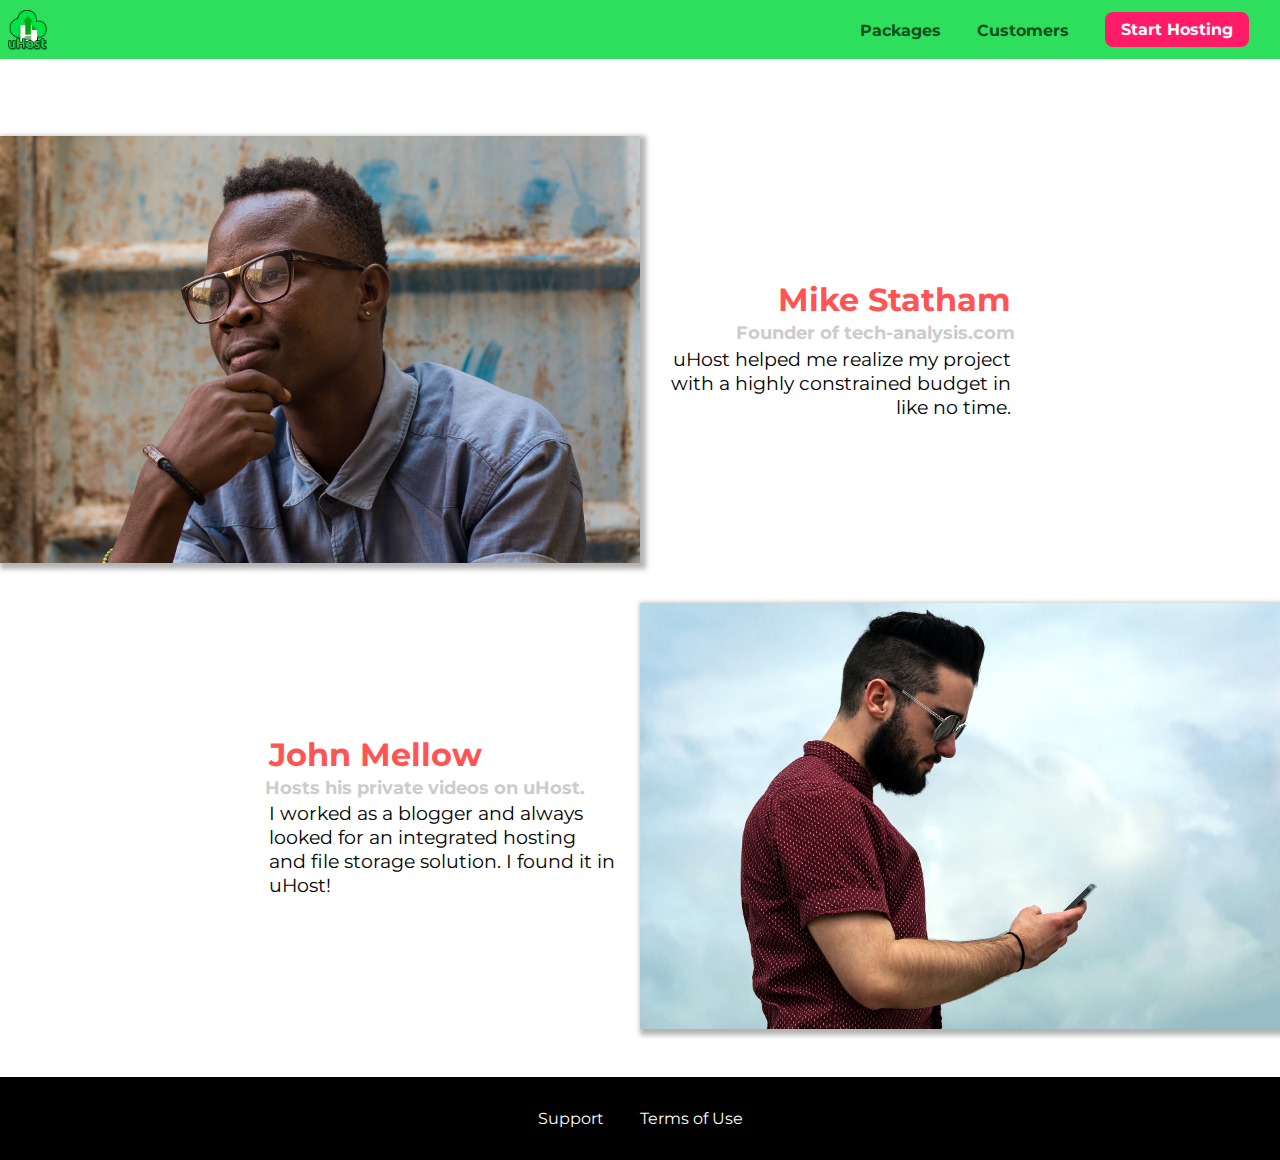
==== customers/index.html @ 3a393950 "uHost reponsive site first commit" ====
<!DOCTYPE html>
<html lang="en">
   <head>
      <meta charset="UTF-8">
      <meta name="viewport" content="width=device-width, initial-scale=1.0">
      <meta http-equiv="X-UA-Compatible" content="ie=edge">
      <title>uHost</title>
      <link rel="shortcut icon" href="../images/favicon.png">
      <link href="https://fonts.googleapis.com/css?family=Anton|Montserrat:400,700" rel="stylesheet">
      <link rel="stylesheet" href="../shared.css">
      <link rel="stylesheet" href="customers.css">
   </head>
   <body>
      <div class="backdrop"></div> 
      <header class="main-header">
         <div>
            <button class="toggle-button">
               <span class="toggle-button__bar"></span>
               <span class="toggle-button__bar"></span>
               <span class="toggle-button__bar"></span>
            </button>
            <a href="../index.html" class="main-header__brand">
               <img src="../images/uhost-icon.png" alt="uHost - Your favorite hosting company">
            </a>
         </div>
         <nav class="main-nav">
            <ul class="main-nav__items">
               <li class="main-nav__item">
                  <a href="../packages/index.html">Packages</a>
               </li>
               <li class="main-nav__item">
                  <a href="index.html">Customers</a>
               </li>
               <li class="main-nav__item main-nav__item--cta">
                  <a href="../start-hosting/index.html">Start Hosting</a>
               </li>
            </ul>
         </nav>
      </header>
      <nav class="mobile-nav">
         <ul class="mobile-nav__items">
            <li class="mobile-nav__item">
               <a href="../packages/index.html">Packages</a>
            </li>
            <li class="mobile-nav__item">
               <a href="index.html">Customers</a>
            </li>
            <li class="mobile-nav__item mobile-nav__item--cta">
               <a href="../start-hosting/index.html">Start Hosting</a>
            </li>
         </ul>
      </nav>
      <main>
         <div>
            <div class="testimonial" id="customer-1">
               <div class="testimonial__image-container">
                  <img src="../images/customer-1.jpg" alt="Mike Statham - Customer" class="testimonial__image">
               </div>
               <div class="testimonial__info">
                  <h1 class="testimonial__name">Mike Statham</h1>
                  <h2 class="testimonial__subtitle">Founder of
                        <a href="tech-analysis.com">tech-analysis.com</a>
                  </h2>
                  <p class="testimonial__text">uHost helped me realize my project with a highly constrained budget in like no time.</p>
               </div>
            </div>
            <div class="testimonial" id="customer-2">
               <div class="testimonial__info">
                  <h1 class="testimonial__name">John Mellow</h1>
                  <h2 class="testimonial__subtitle">Hosts his private videos on uHost.</h2>
                  <p class="testimonial__text">I worked as a blogger and always looked for an integrated hosting and file storage solution. I found
                        it in uHost!
                  </p>
               </div>
               <div class="testimonial__image-container">
                  <img src="../images/customer-2.jpg" alt="John Mellow - Customer" class="testimonial__image">
               </div>
            </div>
         </div>
      </main>
      <footer class="main-footer">
         <nav>
            <ul class="main-footer__links">
               <li class="main-footer__link">
                  <a href="#">Support</a>
               </li>
               <li class="main-footer__link">
                  <a href="#">Terms of Use</a>
               </li>
            </ul>
         </nav>
      </footer>
      <script src="../shared.js"></script>
   </body>
</html>
---- shared.css ----
* {
    box-sizing: border-box;
    /* border: 2px solid black; */
}

body {
   font-family: 'Montserrat', sans-serif;
   margin: 0;
   padding: 0;
   overflow-x: hidden;
}
main {
   min-height: calc(100vh - 3.5rem - 8rem);
   margin-top: 3.5rem;
}
.backdrop {
   position: fixed;
   display: none;
   top: 0;
   left: 0;
   z-index: 100;
   width: 100%;
   height: 100%;
   background: rgba(0, 0, 0, 0.2);
}
.main-header {
    position: fixed;
    top: 0;
    left: 0;
    width: 100%;
    background: #2ddf5c;
    z-index: 2;
    padding: 0.3rem;
}

.main-header > div {
    display: inline-block;
    vertical-align: middle;
}
.toggle-button {
   width: 3rem;
   background: transparent;
   border: none;
   cursor: pointer;
   padding-top: 0;
   padding-bottom: 0;
   display: inline-block;
   vertical-align: middle;
 }

 .toggle-button:focus {
   outline: none;
 }
 
 .toggle-button__bar {
   width: 100%;
   height: 0.2rem;
   background: black;
   display: block;
   margin: 0.6rem 0;
 }
 
.main-header__brand {
    color: #0e4f1f;
    text-decoration: none;
    font-weight: bold;
    display: inline-block;
    height: 2.5rem;
    vertical-align: middle; 
}
.main-header__brand img { 
    height: 100%;
}

.main-nav {
   display: none;
}

.main-nav__items {
    margin: 0;
    padding: 0;
    list-style: none;
}

.main-nav__item {
    display: inline-block;
    margin: 0 1rem;
}

.main-nav__item a,
.mobile-nav__item a {
    text-decoration: none;
    color: #0e4f1f;
    font-weight: bold;
    padding: 0.1rem 0;
}

.main-nav__item a:hover,
.main-nav__item a:active {
    color: white;
    border-bottom: 5px solid white;
}

.main-nav__item--cta a,
.mobile-nav__item--cta a {
    color: white;
    background: #ff1b68;
    padding: 0.5rem 1rem;
    border-radius: 8px;
}

.main-nav__item--cta a:hover,
.main-nav__item--cta a:active,
.mobile-nav__item--cta a:hover,
.mobile-nav__item--cta a:active {
    color: #ff1b68;
    background: white;
    border: none;
}

@media (min-width: 40rem) {
   .main-header {
      padding: 0.6rem 0.5rem;
   }
   .main-nav {
      display: inline-block;
      text-align: right;
      width: calc(100% - 50px);
      vertical-align: middle;
   }
   .toggle-button {
      display: none;
   }
}

.main-footer {
    background: black;
    padding: 2rem;
    margin-top: 3rem;
}

.main-footer__links {
    list-style: none;
    margin: 0;
    padding: 0;
    text-align: center;
}

.main-footer__link {
    margin: 1rem 0;
}

.main-footer__link a {
    color: white;
    text-decoration: none;
}

.main-footer__link a:hover,
.main-footer__link a:active {
    color: #ccc;
}

@media(min-width: 40rem) {
   .main-footer__link {
      display: inline-block;
      margin: 0 1rem;
   }
}

.mobile-nav {
   display: none;
   position: fixed;
   z-index: 101;
   top: 0;
   left: 0;
   background: white;
   width: 80%;
   height: 100vh;
 }
 
 .mobile-nav__items {
   width: 90%;
   height: 100%;
   list-style: none;
   margin: 10% auto;
   padding: 0;
   text-align: center;
 }
 
 .mobile-nav__item {
   margin: 1rem 0;
 }
 
 .mobile-nav__item a {
   font-size: 1.5rem;
 }

.button {
   background: #0e4f1f;
   color: white;
   font: inherit;
   border: 1.5px solid #0e4f1f;
   padding: 0.5rem;
   border-radius: 8px;
   font-weight: bold;
   cursor: pointer;
}

.button:hover,
.button:active {  
   background: white;
   color: #0e4f1f;
}

.button:focus {
    outline: none;
}

.open {
   display: block !important;
}
---- customers/customers.css ----
main {
   padding-top: 2.5rem;
}
.testimonial {
    font-size: 1.2rem;
  }    
 /* .testimonial:first-of-type {
    margin-top: 6rem;
  } */

.testimonial__image-container {
   width: 100%;
   box-shadow: 3px 3px 5px 3px rgba(0,0,0,0.3);
}

.testimonial__image {
   width: 100%;
   /* vertical-align: top;  */
   display: block;
}

.testimonial__info {
   text-align: right;
   padding: 0.9rem;
}

#customer-2.testimonial {
   text-align: right;
}

#customer-2 .testimonial__info {
   text-align: left;
}

.testimonial__name {
   margin: 0.2rem;
   color: #ff5454;
   font-size: 2rem;
}

.testimonial__subtitle {
   margin: 0;
   font-size: 1.1rem;
   color: #ccc;
}

.testimonial__subtitle a {
   color: inherit;
   text-decoration: none;
}

.testimonial__subtitle a:hover,
.testimonial__subtitle a:active {
   color: #7a7a7a;
} 

.testimonial__text {
   margin: 0.2rem;
}

@media (min-width: 40rem) {
   .testimonial {
      margin: 2.5rem auto;
      max-width: 1500px;
   }
   .testimonial__image-container {
      width: 65%;
      max-width: 640px;
      display: inline-block;
      vertical-align: middle;
   }
   .testimonial__info {
      width: 30%;
      display: inline-block;
      vertical-align: middle;
   }
}
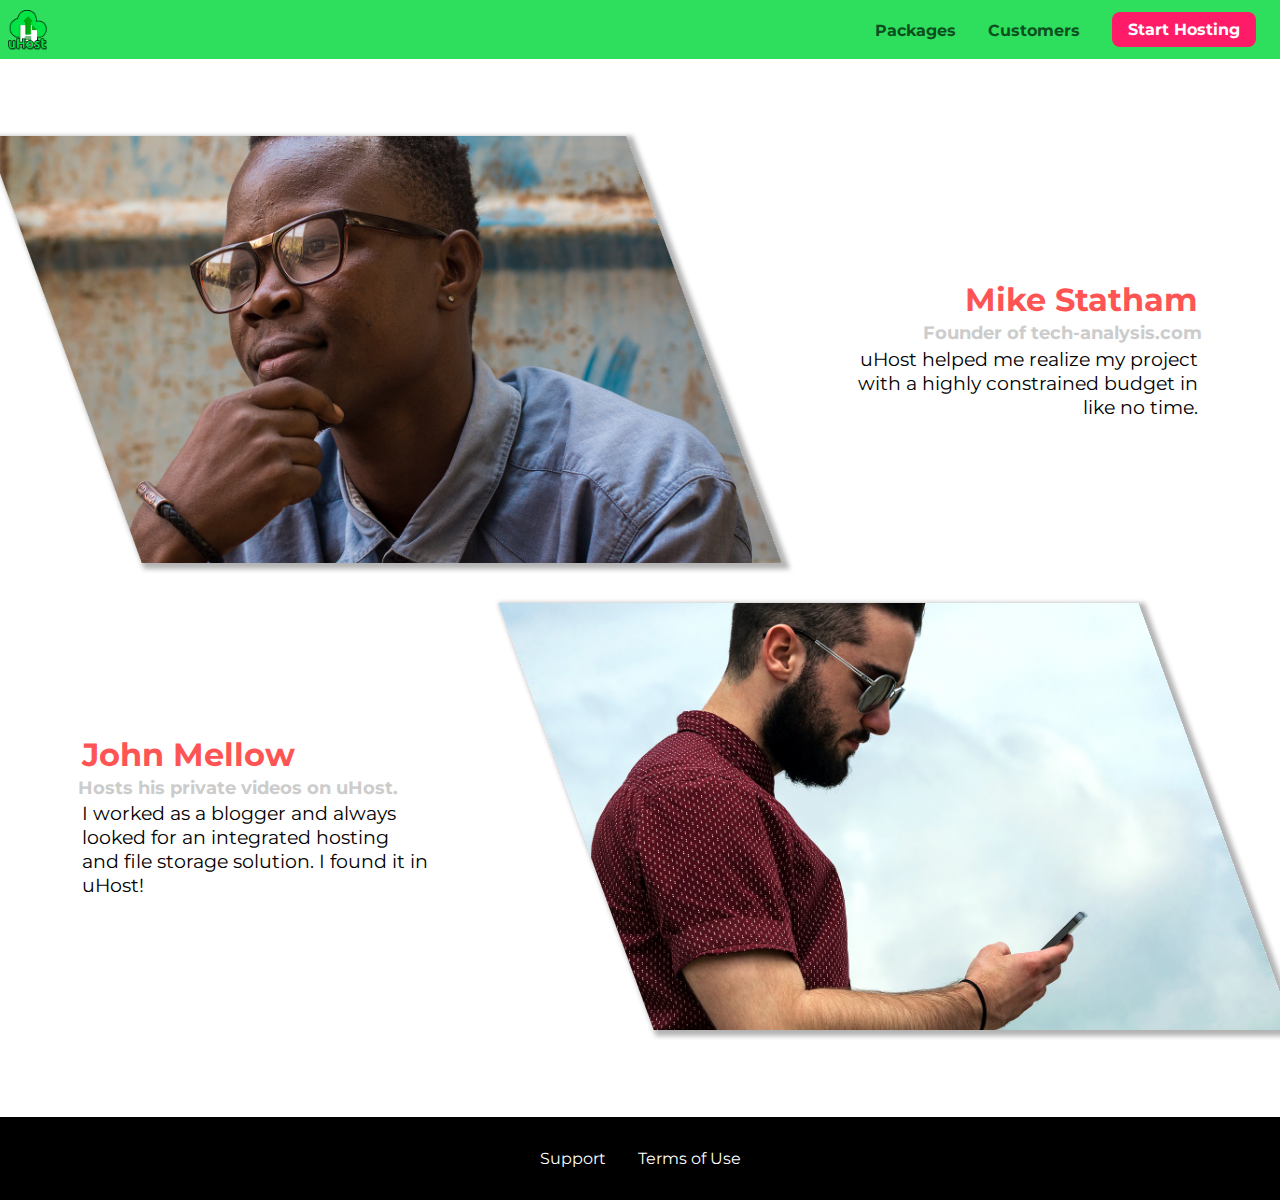
==== commit ddad6ac2: "modified responsive site" ====
--- a/customers/index.html
+++ b/customers/index.html
@@ -6,7 +6,6 @@
       <meta http-equiv="X-UA-Compatible" content="ie=edge">
       <title>uHost</title>
       <link rel="shortcut icon" href="../images/favicon.png">
-      <link href="https://fonts.googleapis.com/css?family=Anton|Montserrat:400,700" rel="stylesheet">
       <link rel="stylesheet" href="../shared.css">
       <link rel="stylesheet" href="customers.css">
    </head>
@@ -59,7 +58,7 @@
                <div class="testimonial__info">
                   <h1 class="testimonial__name">Mike Statham</h1>
                   <h2 class="testimonial__subtitle">Founder of
-                        <a href="tech-analysis.com">tech-analysis.com</a>
+                     <a href="tech-analysis.com">tech-analysis.com</a>
                   </h2>
                   <p class="testimonial__text">uHost helped me realize my project with a highly constrained budget in like no time.</p>
                </div>
@@ -69,7 +68,7 @@
                   <h1 class="testimonial__name">John Mellow</h1>
                   <h2 class="testimonial__subtitle">Hosts his private videos on uHost.</h2>
                   <p class="testimonial__text">I worked as a blogger and always looked for an integrated hosting and file storage solution. I found
-                        it in uHost!
+                     it in uHost!
                   </p>
                </div>
                <div class="testimonial__image-container">
--- a/shared.css
+++ b/shared.css
@@ -1,41 +1,49 @@
-* {
+@import url('https://fonts.googleapis.com/css2?family=Anton&family=Montserrat:wght@400;700&family=Roboto&display=swap');
+
+* { 
     box-sizing: border-box;
-    /* border: 2px solid black; */
-}
-
+}
+html {
+   height: 100%;
+}
 body {
    font-family: 'Montserrat', sans-serif;
    margin: 0;
    padding: 0;
    overflow-x: hidden;
+   display: grid;
+   grid-template-rows: 3.5rem auto fit-content(8rem);
+   height: 100%;
 }
 main {
-   min-height: calc(100vh - 3.5rem - 8rem);
-   margin-top: 3.5rem;
+   grid-row: 2 / 3;
 }
 .backdrop {
+   display: none;
+   opacity: 0;
    position: fixed;
-   display: none;
    top: 0;
    left: 0;
    z-index: 100;
    width: 100%;
    height: 100%;
    background: rgba(0, 0, 0, 0.2);
+   transition: opacity 0.2s linear;
 }
 .main-header {
-    position: fixed;
-    top: 0;
-    left: 0;
-    width: 100%;
-    background: #2ddf5c;
-    z-index: 2;
-    padding: 0.3rem;
-}
-
-.main-header > div {
-    display: inline-block;
-    vertical-align: middle;
+   position: fixed;
+   top: 0;
+   left: 0;
+   width: 100%;
+   background: #2ddf5c;
+   z-index: 2;
+   padding: 0.3rem;
+   display: -webkit-box;
+   display: -ms-flexbox;
+   display: -webkit-flex;
+   display: flex;
+   align-items: center;
+   justify-content: space-between;
 }
 .toggle-button {
    width: 3rem;
@@ -46,53 +54,45 @@
    padding-bottom: 0;
    display: inline-block;
    vertical-align: middle;
- }
-
- .toggle-button:focus {
+}
+.toggle-button:focus {
    outline: none;
  }
- 
- .toggle-button__bar {
+.toggle-button__bar {
    width: 100%;
    height: 0.2rem;
    background: black;
    display: block;
    margin: 0.6rem 0;
- }
- 
+} 
 .main-header__brand {
-    color: #0e4f1f;
-    text-decoration: none;
-    font-weight: bold;
-    display: inline-block;
-    height: 2.5rem;
-    vertical-align: middle; 
+   color: #0e4f1f;
+   text-decoration: none;
+   font-weight: bold;
 }
 .main-header__brand img { 
-    height: 100%;
-}
-
+   height: 2.5rem;
+   vertical-align: middle;
+}
 .main-nav {
    display: none;
 }
-
 .main-nav__items {
-    margin: 0;
-    padding: 0;
-    list-style: none;
-}
-
+   margin: 0;
+   padding: 0;
+   list-style: none;
+   display: flex;
+}
 .main-nav__item {
-    display: inline-block;
-    margin: 0 1rem;
+   margin: 0 1rem;
 }
 
 .main-nav__item a,
 .mobile-nav__item a {
-    text-decoration: none;
-    color: #0e4f1f;
-    font-weight: bold;
-    padding: 0.1rem 0;
+   text-decoration: none;
+   color: #0e4f1f;
+   font-weight: bold;
+   padding: 0.1rem 0;
 }
 
 .main-nav__item a:hover,
@@ -100,7 +100,9 @@
     color: white;
     border-bottom: 5px solid white;
 }
-
+.main-nav__item--cta {
+   animation: wiggle 400ms 3s ease-out 8 none;
+}
 .main-nav__item--cta a,
 .mobile-nav__item--cta a {
     color: white;
@@ -123,10 +125,7 @@
       padding: 0.6rem 0.5rem;
    }
    .main-nav {
-      display: inline-block;
-      text-align: right;
-      width: calc(100% - 50px);
-      vertical-align: middle;
+      display: flex;
    }
    .toggle-button {
       display: none;
@@ -134,20 +133,23 @@
 }
 
 .main-footer {
-    background: black;
-    padding: 2rem;
-    margin-top: 3rem;
+   background: black;
+   padding: 2rem;
+   margin-top: 3rem;
+   grid-row: 3 / 4;
 }
 
 .main-footer__links {
-    list-style: none;
-    margin: 0;
-    padding: 0;
-    text-align: center;
+   list-style: none;
+   margin: 0;
+   padding: 0;
+   display: flex;
+   flex-direction: column;
+   align-items: center;
 }
 
 .main-footer__link {
-    margin: 1rem 0;
+   margin: 0.6rem 0;
 }
 
 .main-footer__link a {
@@ -161,39 +163,47 @@
 }
 
 @media(min-width: 40rem) {
+   .main-footer__links {
+      flex-direction: row;
+      justify-content: center;
+   }
    .main-footer__link {
-      display: inline-block;
       margin: 0 1rem;
    }
 }
 
 .mobile-nav {
-   display: none;
+   transform: translateX(-100%);
    position: fixed;
    z-index: 101;
    top: 0;
    left: 0;
-   background: white;
+   background-color: white;
    width: 80%;
    height: 100vh;
- }
- 
- .mobile-nav__items {
-   width: 90%;
+   transition: transform 300ms ease-out;
+}
+.mobile-nav__items {
+   width: 100%;
    height: 100%;
    list-style: none;
-   margin: 10% auto;
-   padding: 0;
-   text-align: center;
- }
- 
- .mobile-nav__item {
-   margin: 1rem 0;
- }
- 
- .mobile-nav__item a {
+   margin: 0;
+   padding: 0;
+   display: -webkit-box;
+   display: -ms-flexbox;
+   display: -webkit-flex;
+   display: flex;
+   flex-direction: column;
+   align-items: center;
+   justify-content: center;
+}
+
+.mobile-nav__item {
+   margin: 0.6rem 0;
+}
+.mobile-nav__item a {
    font-size: 1.5rem;
- }
+}
 
 .button {
    background: #0e4f1f;
@@ -205,17 +215,34 @@
    font-weight: bold;
    cursor: pointer;
 }
-
 .button:hover,
 .button:active {  
    background: white;
    color: #0e4f1f;
 }
-
 .button:focus {
     outline: none;
 }
-
+.button[disabled] {
+   cursor: not-allowed;
+   border-color: #a1a1a1;
+   background-color: #ccc;
+   color: #a1a1a1;
+}
 .open {
    display: block !important;
+   opacity: 1 !important;
+   transform:translateY(0) !important;
+}
+
+@keyframes wiggle {
+   0% {
+      transform: rotateZ(0);
+   }
+   50% {
+      transform: rotateZ(-10deg);
+   }
+   100% {
+      transform: rotateZ(10deg);
+   }
 }--- a/customers/customers.css
+++ b/customers/customers.css
@@ -4,19 +4,22 @@
 .testimonial {
     font-size: 1.2rem;
   }    
- /* .testimonial:first-of-type {
-    margin-top: 6rem;
-  } */
-
 .testimonial__image-container {
-   width: 100%;
+   width: 60%;
    box-shadow: 3px 3px 5px 3px rgba(0,0,0,0.3);
+   transform: skewX(20deg);
+   overflow: hidden;
 }
-
+#customer-1:hover .testimonial__image-container {
+   animation: flip-customer 1s ease-out forwards;
+}
+#customer-2:hover .testimonial__image-container {
+   animation: flip-customer 1s ease-out forwards;
+}
 .testimonial__image {
    width: 100%;
-   /* vertical-align: top;  */
    display: block;
+   transform: skewX(-20deg) scale(1.4);
 }
 
 .testimonial__info {
@@ -62,16 +65,30 @@
    .testimonial {
       margin: 2.5rem auto;
       max-width: 1500px;
+      display: -webkit-box;
+      display: -ms-flexbox;
+      display: -webkit-flex;
+      display: flex;
+      align-items: center;
+      justify-content: space-around;
    }
    .testimonial__image-container {
       width: 65%;
       max-width: 640px;
-      display: inline-block;
-      vertical-align: middle;
    }
    .testimonial__info {
       width: 30%;
-      display: inline-block;
-      vertical-align: middle;
+   }
+}
+
+@keyframes flip-customer {
+   0% {
+      transform: rotateY(0) skew(20deg);
+   }
+   50% {
+      transform: rotateY(160deg) skew(20deg);
+   }
+   100% {
+      transform: rotateY(360deg) skew(20deg);
    }
 }